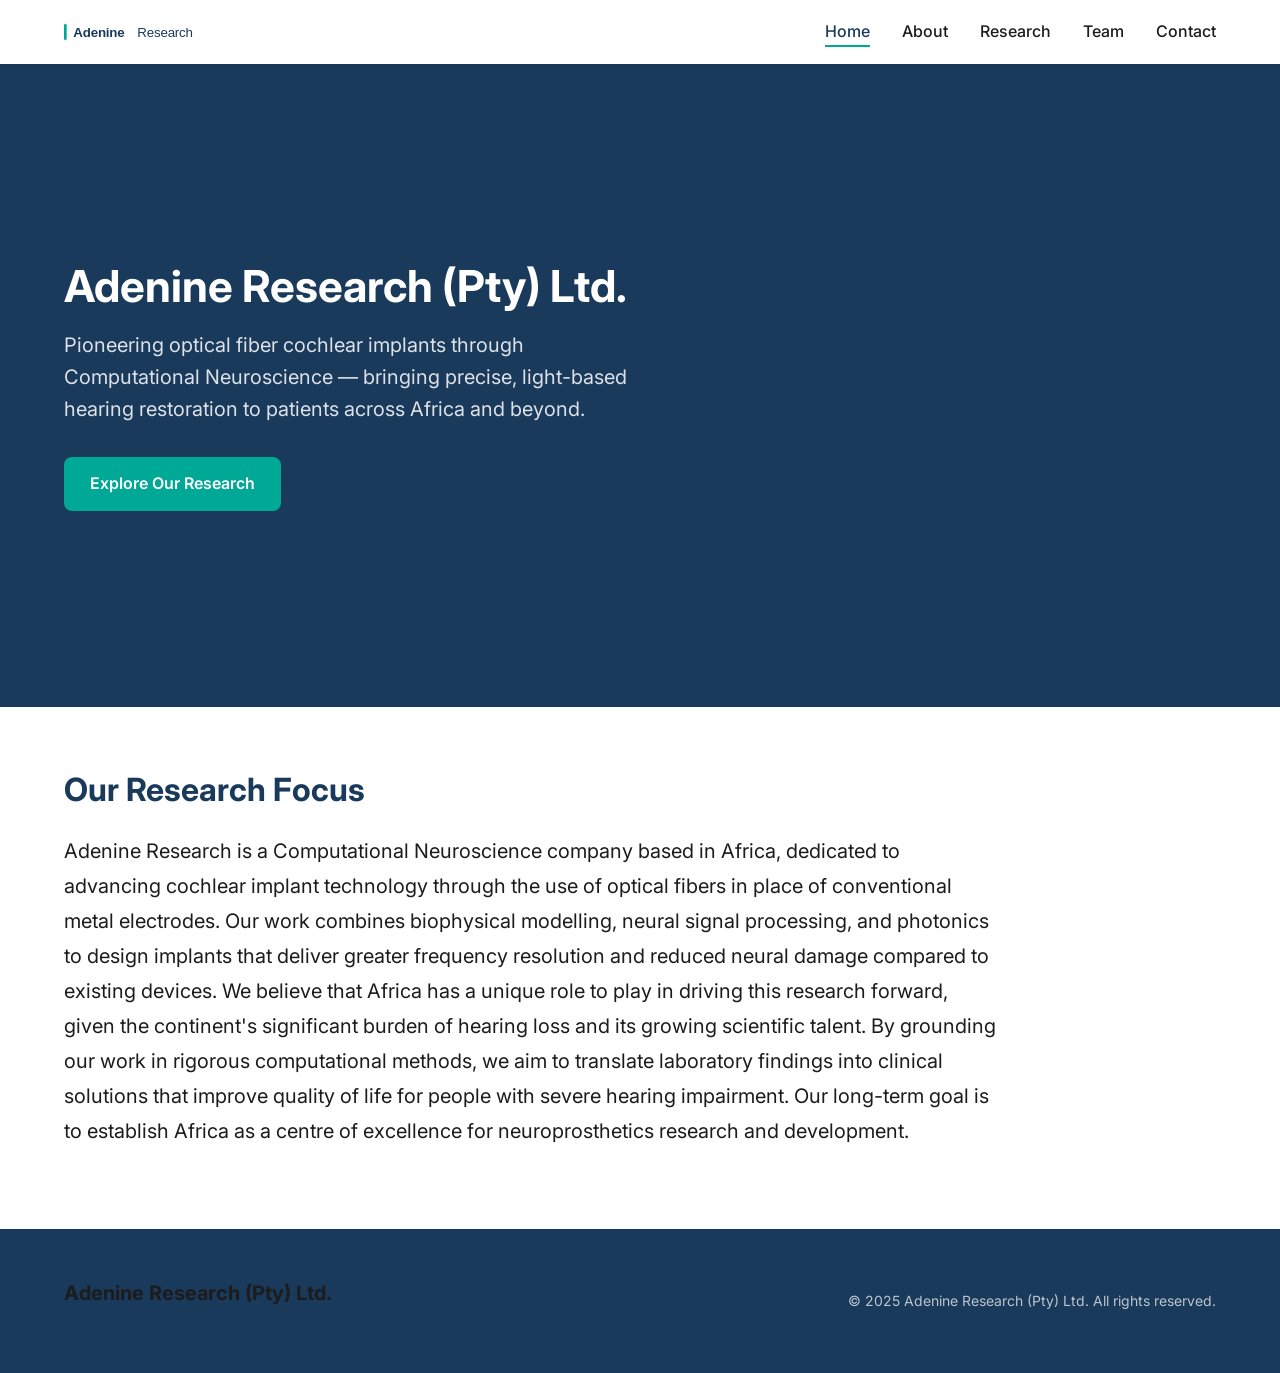
==== index.html @ 80cbf36c "Initial commit: Adenine Research static website" ====
<!DOCTYPE html>
<html lang="en">
<head>
  <meta charset="UTF-8" />
  <meta name="viewport" content="width=device-width, initial-scale=1.0" />
  <title>Adenine Research (Pty) Ltd. — Optical Fiber Cochlear Implants</title>
  <meta name="description" content="Adenine Research is a Computational Neuroscience company based in Africa, pioneering optical fiber cochlear implants." />
  <link rel="stylesheet" href="css/reset.css" />
  <link rel="stylesheet" href="css/variables.css" />
  <link rel="stylesheet" href="css/main.css" />
</head>
<body>

  <header>
    <nav id="site-nav" aria-label="Site navigation">
      <a href="index.html" class="nav-logo">
        <img src="assets/logo.svg" alt="Adenine Research wordmark" width="180" height="36" />
      </a>
      <button id="nav-toggle" aria-expanded="false" aria-controls="nav-links" aria-label="Toggle navigation menu">
        &#9776;
      </button>
      <ul id="nav-links" role="list">
        <li><a href="index.html">Home</a></li>
        <li><a href="about.html">About</a></li>
        <li><a href="research.html">Research</a></li>
        <li><a href="team.html">Team</a></li>
        <li><a href="contact.html">Contact</a></li>
      </ul>
    </nav>
  </header>

  <main>

    <!-- Hero Section -->
    <section class="hero section" aria-labelledby="hero-heading">
      <div class="container hero__inner">
        <div class="hero__text">
          <h1 id="hero-heading">Adenine Research (Pty) Ltd.</h1>
          <p class="hero__tagline">Pioneering optical fiber cochlear implants through Computational Neuroscience — bringing precise, light-based hearing restoration to patients across Africa and beyond.</p>
          <a href="research.html" class="btn btn-primary">Explore Our Research</a>
        </div>
        <div class="hero__visual">
          <img
            src="assets/hero.webp"
            alt="Microscopic illustration of an optical fiber cochlear implant interfacing with auditory nerve cells, representing Adenine Research's neuroscience work"
            width="600"
            height="400"
            loading="eager"
          />
        </div>
      </div>
    </section>

    <!-- Summary Section -->
    <section class="summary section section--alt" aria-labelledby="summary-heading">
      <div class="container">
        <h2 id="summary-heading">Our Research Focus</h2>
        <p>Adenine Research is a Computational Neuroscience company based in Africa, dedicated to advancing cochlear implant technology through the use of optical fibers in place of conventional metal electrodes. Our work combines biophysical modelling, neural signal processing, and photonics to design implants that deliver greater frequency resolution and reduced neural damage compared to existing devices. We believe that Africa has a unique role to play in driving this research forward, given the continent's significant burden of hearing loss and its growing scientific talent. By grounding our work in rigorous computational methods, we aim to translate laboratory findings into clinical solutions that improve quality of life for people with severe hearing impairment. Our long-term goal is to establish Africa as a centre of excellence for neuroprosthetics research and development.</p>
      </div>
    </section>

  </main>

  <footer>
    <div class="container">
      <p class="footer-brand">Adenine Research (Pty) Ltd.</p>
      <p class="footer-copy">&copy; <span id="footer-year">2025</span> Adenine Research (Pty) Ltd. All rights reserved.</p>
    </div>
  </footer>

  <noscript>
    <p style="text-align:center;padding:1rem;background:#fff3cd;color:#856404;">
      This site works best with JavaScript enabled. Navigation and form features may be limited without it.
    </p>
  </noscript>

  <script src="js/nav.js" defer></script>

</body>
</html>
---- css/variables.css ----
/* Brand Tokens — Adenine Research */
:root {
  /* Colors */
  --color-primary:      #1a3a5c;
  --color-accent:       #00a896;
  --color-background:   #f8f9fa;
  --color-surface:      #ffffff;
  --color-text:         #1c1c1e;
  --color-text-muted:   #6b7280;

  /* Typography */
  --font-heading: 'Inter', sans-serif;
  --font-body:    'Inter', sans-serif;

  /* Font size scale */
  --font-size-base: 1rem;
  --font-size-lg:   1.25rem;
  --font-size-xl:   1.5rem;
  --font-size-2xl:  2rem;
  --font-size-3xl:  2.75rem;

  /* Spacing */
  --space-xs:  0.25rem;
  --space-sm:  0.5rem;
  --space-md:  1rem;
  --space-lg:  1.5rem;
  --space-xl:  2rem;
  --space-2xl: 3rem;
  --space-3xl: 4rem;

  /* Layout */
  --max-width: 1200px;
  --nav-height: 4rem;

  /* Borders */
  --radius-sm: 4px;
  --radius-md: 8px;
  --radius-lg: 16px;

  /* Transitions */
  --transition-fast: 150ms ease;
  --transition-base: 250ms ease;
}
---- css/main.css ----
@import './reset.css';
@import './variables.css';

/* ============================================================
   Base Typography
   ============================================================ */

@import url('https://fonts.googleapis.com/css2?family=Inter:wght@400;500;600;700&display=swap');

body {
  font-family: var(--font-body);
  font-size: var(--font-size-base);
  color: var(--color-text);
  background-color: var(--color-background);
  line-height: 1.6;
}

h1, h2, h3, h4, h5, h6 {
  font-family: var(--font-heading);
  color: var(--color-primary);
  line-height: 1.2;
  font-weight: 700;
}

h1 { font-size: var(--font-size-3xl); }
h2 { font-size: var(--font-size-2xl); }
h3 { font-size: var(--font-size-xl); }
h4 { font-size: var(--font-size-lg); }

p {
  margin-bottom: var(--space-md);
  color: var(--color-text);
}

a {
  color: var(--color-accent);
  transition: color var(--transition-fast);
}

a:hover,
a:focus {
  color: var(--color-primary);
  text-decoration: underline;
}

/* ============================================================
   Layout Utilities
   ============================================================ */

.container {
  width: 100%;
  max-width: var(--max-width);
  margin-inline: auto;
  padding-inline: var(--space-lg);
}

.section {
  padding-block: var(--space-3xl);
}

.section--alt {
  background-color: var(--color-surface);
}

.visually-hidden {
  position: absolute;
  width: 1px;
  height: 1px;
  padding: 0;
  margin: -1px;
  overflow: hidden;
  clip: rect(0, 0, 0, 0);
  white-space: nowrap;
  border: 0;
}

/* ============================================================
   Header & Navigation
   ============================================================ */

header {
  position: sticky;
  top: 0;
  z-index: 100;
  background-color: var(--color-surface);
  box-shadow: 0 1px 4px rgba(0, 0, 0, 0.08);
}

#site-nav {
  display: flex;
  align-items: center;
  justify-content: space-between;
  height: var(--nav-height);
  max-width: var(--max-width);
  margin-inline: auto;
  padding-inline: var(--space-lg);
}

.nav-logo {
  display: flex;
  align-items: center;
  gap: var(--space-sm);
  font-family: var(--font-heading);
  font-size: var(--font-size-lg);
  font-weight: 700;
  color: var(--color-primary);
  text-decoration: none;
}

.nav-logo:hover,
.nav-logo:focus {
  color: var(--color-accent);
  text-decoration: none;
}

.nav-logo img {
  height: 2rem;
  width: auto;
}

#nav-links {
  display: flex;
  align-items: center;
  gap: var(--space-xl);
}

#nav-links a {
  font-size: var(--font-size-base);
  font-weight: 500;
  color: var(--color-text);
  text-decoration: none;
  padding-block: var(--space-xs);
  border-bottom: 2px solid transparent;
  transition: color var(--transition-fast), border-color var(--transition-fast);
}

#nav-links a:hover,
#nav-links a:focus {
  color: var(--color-accent);
  text-decoration: none;
}

#nav-links a.active,
#nav-links a[aria-current="page"] {
  color: var(--color-primary);
  border-bottom-color: var(--color-accent);
}

#nav-toggle {
  display: none;
  align-items: center;
  justify-content: center;
  width: 2.5rem;
  height: 2.5rem;
  color: var(--color-primary);
  font-size: var(--font-size-lg);
  border-radius: var(--radius-sm);
  transition: background-color var(--transition-fast);
}

#nav-toggle:hover,
#nav-toggle:focus {
  background-color: var(--color-background);
}

/* ============================================================
   Footer
   ============================================================ */

footer {
  background-color: var(--color-primary);
  color: var(--color-surface);
  padding-block: var(--space-2xl);
}

footer .container {
  display: flex;
  flex-wrap: wrap;
  gap: var(--space-lg);
  justify-content: space-between;
  align-items: center;
}

.footer-brand {
  font-family: var(--font-heading);
  font-size: var(--font-size-lg);
  font-weight: 700;
}

.footer-copy {
  font-size: 0.875rem;
  color: rgba(255, 255, 255, 0.7);
  margin-bottom: 0;
}

/* ============================================================
   Buttons
   ============================================================ */

.btn {
  display: inline-block;
  padding: 0.75rem 1.5rem;
  border-radius: var(--radius-md);
  font-weight: 600;
  font-size: var(--font-size-base);
  text-decoration: none;
  transition: background-color var(--transition-fast), color var(--transition-fast), transform var(--transition-fast);
  cursor: pointer;
  border: 2px solid transparent;
}

.btn:hover,
.btn:focus {
  text-decoration: none;
  transform: translateY(-1px);
}

.btn-primary {
  background-color: var(--color-accent);
  color: var(--color-surface);
  border-color: var(--color-accent);
}

.btn-primary:hover,
.btn-primary:focus {
  background-color: #008f7e;
  border-color: #008f7e;
  color: var(--color-surface);
}

.btn-outline {
  background-color: transparent;
  color: var(--color-primary);
  border-color: var(--color-primary);
}

.btn-outline:hover,
.btn-outline:focus {
  background-color: var(--color-primary);
  color: var(--color-surface);
}

/* ============================================================
   Responsive Breakpoints
   ============================================================ */

/* Tablet and below */
@media (max-width: 768px) {
  h1 { font-size: var(--font-size-2xl); }
  h2 { font-size: var(--font-size-xl); }

  #site-nav {
    flex-wrap: wrap;
    height: auto;
    padding-block: var(--space-md);
    position: relative;
  }

  #nav-toggle {
    display: flex;
  }

  #nav-links {
    display: none;
    flex-direction: column;
    align-items: flex-start;
    gap: 0;
    width: 100%;
    padding-block: var(--space-sm);
    border-top: 1px solid var(--color-background);
  }

  #nav-links.nav-open {
    display: flex;
  }

  #nav-links li {
    width: 100%;
  }

  #nav-links a {
    display: block;
    width: 100%;
    padding: var(--space-sm) 0;
    border-bottom: 1px solid var(--color-background);
  }

  #nav-links a.active,
  #nav-links a[aria-current="page"] {
    border-bottom-color: var(--color-background);
    color: var(--color-accent);
  }

  .container {
    padding-inline: var(--space-md);
  }

  footer .container {
    flex-direction: column;
    text-align: center;
  }
}

/* Mobile */
@media (max-width: 480px) {
  h1 { font-size: var(--font-size-xl); }
  h2 { font-size: var(--font-size-lg); }

  .section {
    padding-block: var(--space-2xl);
  }
}

/* ============================================================
   Home Page — Hero Section
   ============================================================ */

.hero {
  background-color: var(--color-primary);
  color: var(--color-surface);
}

.hero__inner {
  display: flex;
  align-items: center;
  gap: var(--space-3xl);
}

.hero__text {
  flex: 1 1 50%;
}

.hero__text h1 {
  color: var(--color-surface);
  margin-bottom: var(--space-md);
}

.hero__tagline {
  font-size: var(--font-size-lg);
  color: rgba(255, 255, 255, 0.85);
  margin-bottom: var(--space-xl);
}

.hero__visual {
  flex: 1 1 45%;
  display: flex;
  justify-content: center;
}

.hero__visual img {
  width: 100%;
  max-width: 560px;
  height: auto;
  border-radius: var(--radius-md);
  object-fit: cover;
}

/* Home Page — Summary Section */

.summary h2 {
  margin-bottom: var(--space-lg);
}

.summary p {
  max-width: 72ch;
  font-size: var(--font-size-lg);
  line-height: 1.75;
}

/* Responsive — Hero */

@media (max-width: 768px) {
  .hero__inner {
    flex-direction: column;
    gap: var(--space-xl);
  }

  .hero__visual {
    width: 100%;
  }
}

/* ============================================================
   About Page
   ============================================================ */

.page-header {
  background-color: var(--color-primary);
  color: var(--color-surface);
}

.page-header h1 {
  color: var(--color-surface);
  margin-bottom: var(--space-md);
}

.page-header__lead {
  font-size: var(--font-size-lg);
  color: rgba(255, 255, 255, 0.85);
  max-width: 72ch;
  margin-bottom: 0;
}

.about-mission h2,
.about-africa h2,
.about-science h2,
.about-legal h2 {
  margin-bottom: var(--space-lg);
}

.about-mission p,
.about-africa p,
.about-science p,
.about-legal p {
  max-width: 72ch;
  line-height: 1.75;
}

/* ============================================================
   Research Page
   ============================================================ */

.research-section__inner {
  display: flex;
  align-items: flex-start;
  gap: var(--space-3xl);
}

.research-section__inner--reverse {
  flex-direction: row-reverse;
}

.research-section__text {
  flex: 1 1 55%;
}

.research-section__text h2 {
  margin-bottom: var(--space-lg);
}

.research-section__text h3 {
  margin-top: var(--space-xl);
  margin-bottom: var(--space-sm);
  color: var(--color-accent);
}

.research-section__text p {
  max-width: 72ch;
  line-height: 1.75;
}

.research-section__visual {
  flex: 0 1 40%;
  display: flex;
  justify-content: center;
  align-items: flex-start;
  padding-top: var(--space-sm);
}

.research-section__visual img {
  width: 100%;
  max-width: 480px;
  height: auto;
  border-radius: var(--radius-md);
  border: 1px solid rgba(0, 0, 0, 0.08);
}

/* Benefits list */

.research-benefits__lead {
  font-size: var(--font-size-lg);
  max-width: 72ch;
  margin-bottom: var(--space-2xl);
}

.benefits-list {
  display: grid;
  grid-template-columns: repeat(auto-fill, minmax(min(100%, 28rem), 1fr));
  gap: var(--space-xl);
  list-style: none;
  padding: 0;
  margin: 0;
}

.benefits-list__item {
  background-color: var(--color-surface);
  border-radius: var(--radius-md);
  padding: var(--space-xl);
  border-left: 4px solid var(--color-accent);
}

.benefits-list__item h3 {
  font-size: var(--font-size-lg);
  margin-bottom: var(--space-sm);
  color: var(--color-primary);
}

.benefits-list__item p {
  margin-bottom: 0;
  line-height: 1.7;
}

/* Publications list */

.research-publications__intro {
  max-width: 72ch;
  margin-bottom: var(--space-2xl);
  color: var(--color-text-muted);
}

.publications-list {
  display: flex;
  flex-direction: column;
  gap: var(--space-xl);
  padding-left: var(--space-xl);
}

.publication {
  padding: var(--space-lg);
  background-color: var(--color-surface);
  border-radius: var(--radius-md);
  border: 1px solid rgba(0, 0, 0, 0.07);
}

.publication p {
  margin-bottom: var(--space-xs);
}

.publication__authors {
  font-size: 0.9rem;
  color: var(--color-text-muted);
}

.publication__title {
  font-weight: 600;
  color: var(--color-primary);
  font-size: var(--font-size-base);
}

.publication__venue {
  font-size: 0.9rem;
  color: var(--color-text-muted);
  margin-bottom: var(--space-xs);
}

.publication__link {
  font-size: 0.875rem;
  color: var(--color-accent);
  word-break: break-all;
}

/* Responsive — Research */

@media (max-width: 768px) {
  .research-section__inner,
  .research-section__inner--reverse {
    flex-direction: column;
    gap: var(--space-xl);
  }

  .research-section__visual {
    width: 100%;
  }

  .benefits-list {
    grid-template-columns: 1fr;
  }

  .publications-list {
    padding-left: var(--space-md);
  }
}

/* ============================================================
   Team Page
   ============================================================ */

.team-grid {
  display: grid;
  grid-template-columns: repeat(auto-fill, minmax(min(100%, 30rem), 1fr));
  gap: var(--space-2xl);
  list-style: none;
  padding: 0;
  margin: 0;
}

.team-card {
  background-color: var(--color-surface);
  border-radius: var(--radius-md);
  border: 1px solid rgba(0, 0, 0, 0.07);
  overflow: hidden;
  display: flex;
  flex-direction: column;
}

.team-card__photo {
  background-color: var(--color-background);
  display: flex;
  justify-content: center;
  align-items: center;
  padding: var(--space-xl);
}

.team-card__photo img {
  width: 10rem;
  height: 10rem;
  border-radius: 50%;
  object-fit: cover;
  border: 3px solid var(--color-accent);
}

.team-card__body {
  padding: var(--space-xl);
  display: flex;
  flex-direction: column;
  flex: 1;
}

.team-card__name {
  font-size: var(--font-size-xl);
  color: var(--color-primary);
  margin-bottom: var(--space-xs);
}

.team-card__role {
  font-size: var(--font-size-base);
  font-weight: 600;
  color: var(--color-accent);
  margin-bottom: var(--space-md);
}

.team-card__bio {
  color: var(--color-text);
  line-height: 1.75;
  flex: 1;
}

.team-card__profile-link {
  display: inline-block;
  margin-top: var(--space-md);
  font-size: 0.875rem;
  font-weight: 600;
  color: var(--color-accent);
}

.team-card__profile-link:hover,
.team-card__profile-link:focus {
  color: var(--color-primary);
}

/* Responsive — Team */

@media (max-width: 768px) {
  .team-grid {
    grid-template-columns: 1fr;
  }
}

/* ============================================================
   Contact Page
   ============================================================ */

.contact-section__inner {
  display: grid;
  grid-template-columns: 1fr 2fr;
  gap: var(--space-3xl);
  align-items: flex-start;
}

/* Company info sidebar */

.contact-info h2 {
  margin-bottom: var(--space-md);
}

.contact-info > p {
  color: var(--color-text-muted);
  margin-bottom: var(--space-xl);
}

.contact-info__list {
  list-style: none;
  padding: 0;
  margin: 0;
  display: flex;
  flex-direction: column;
  gap: var(--space-lg);
}

.contact-info__item {
  display: flex;
  flex-direction: column;
  gap: var(--space-xs);
}

.contact-info__label {
  font-size: 0.75rem;
  font-weight: 700;
  text-transform: uppercase;
  letter-spacing: 0.08em;
  color: var(--color-text-muted);
}

.contact-info__value {
  font-size: var(--font-size-base);
  color: var(--color-text);
}

a.contact-info__value {
  color: var(--color-accent);
}

a.contact-info__value:hover,
a.contact-info__value:focus {
  color: var(--color-primary);
}

/* Contact form */

.contact-form {
  display: flex;
  flex-direction: column;
  gap: var(--space-lg);
}

.form-field {
  display: flex;
  flex-direction: column;
  gap: var(--space-xs);
}

.form-field label {
  font-weight: 600;
  font-size: var(--font-size-base);
  color: var(--color-primary);
}

.form-field input,
.form-field textarea {
  width: 100%;
  padding: 0.625rem 0.875rem;
  font-family: var(--font-body);
  font-size: var(--font-size-base);
  color: var(--color-text);
  background-color: var(--color-surface);
  border: 1.5px solid #d1d5db;
  border-radius: var(--radius-sm);
  transition: border-color var(--transition-fast), box-shadow var(--transition-fast);
  line-height: 1.5;
}

.form-field input:focus,
.form-field textarea:focus {
  outline: none;
  border-color: var(--color-accent);
  box-shadow: 0 0 0 3px rgba(0, 168, 150, 0.2);
}

.form-field input[aria-invalid="true"],
.form-field textarea[aria-invalid="true"] {
  border-color: #dc2626;
}

.form-field textarea {
  resize: vertical;
  min-height: 8rem;
}

/* Inline field errors */

.field-error {
  display: none;
  font-size: 0.875rem;
  color: #dc2626;
  font-weight: 500;
}

.field-error:not(:empty) {
  display: block;
}

/* Success banner */

.form-success {
  background-color: #d1fae5;
  border: 1px solid #6ee7b7;
  border-radius: var(--radius-md);
  padding: var(--space-lg) var(--space-xl);
  color: #065f46;
  font-weight: 500;
}

.form-success p {
  margin-bottom: 0;
  color: inherit;
}

/* Responsive — Contact */

@media (max-width: 768px) {
  .contact-section__inner {
    grid-template-columns: 1fr;
    gap: var(--space-2xl);
  }
}
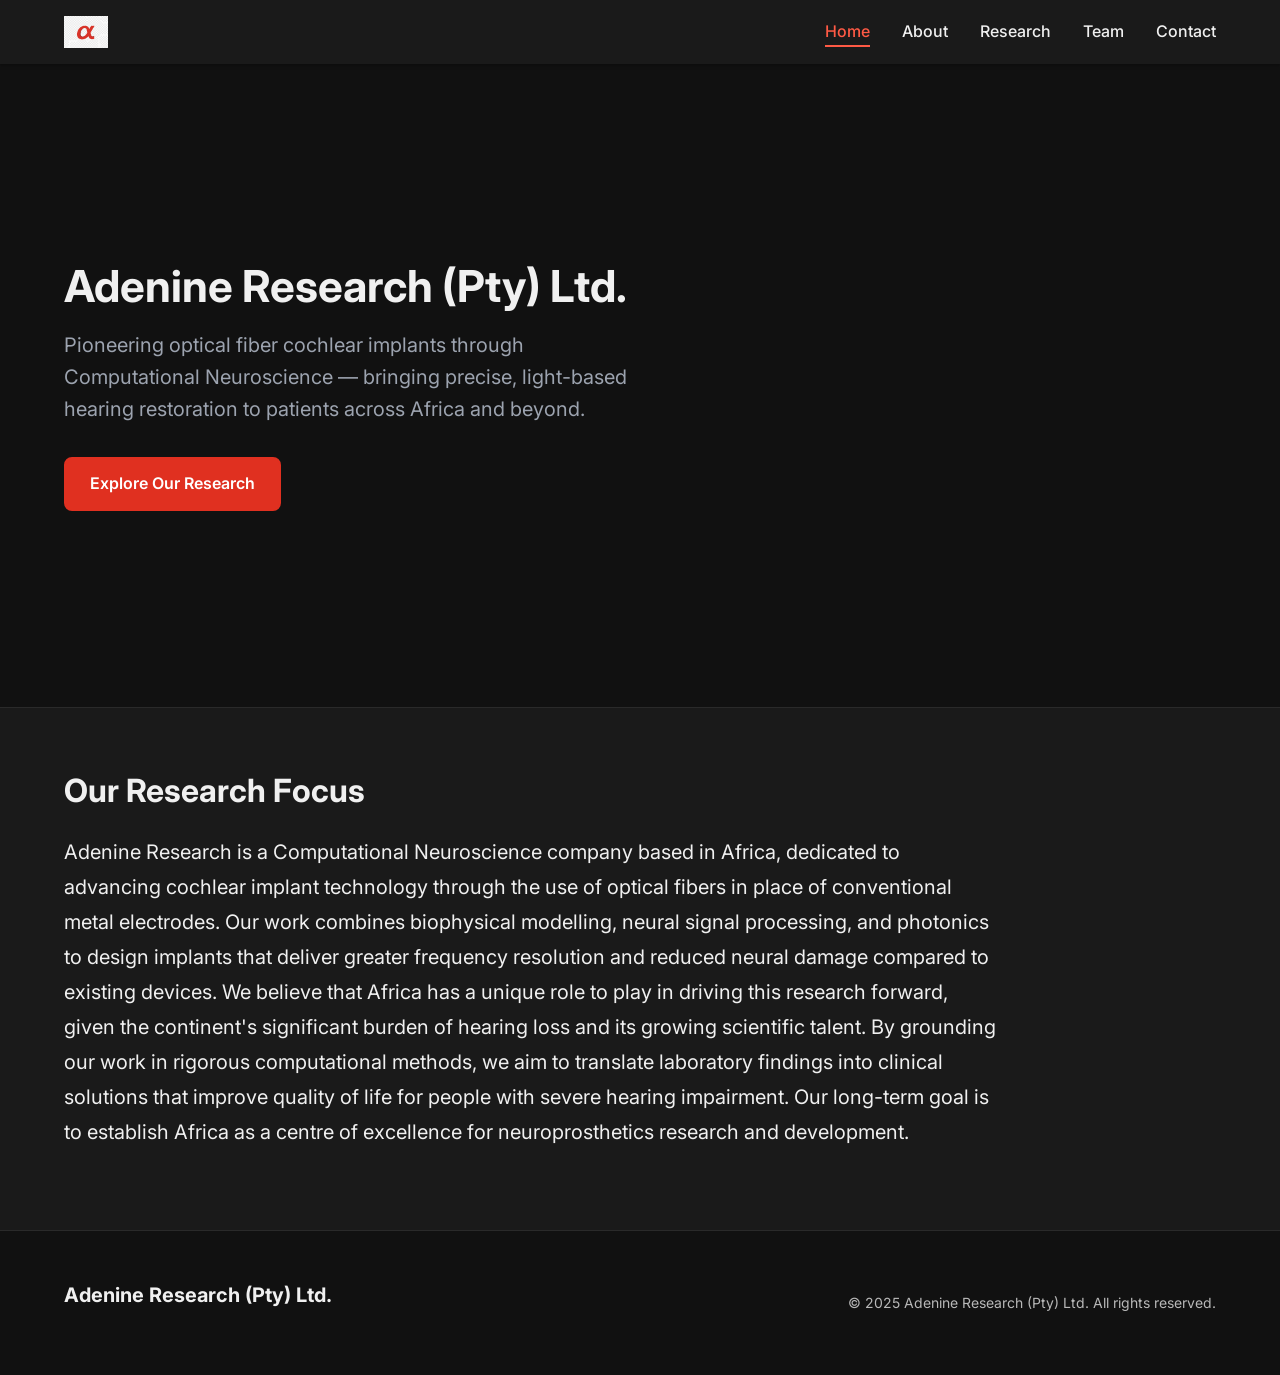
==== commit 160726a0: "Dark theme, company logo, and correct contact details" ====
--- a/index.html
+++ b/index.html
@@ -14,7 +14,7 @@
   <header>
     <nav id="site-nav" aria-label="Site navigation">
       <a href="index.html" class="nav-logo">
-        <img src="assets/logo.svg" alt="Adenine Research wordmark" width="180" height="36" />
+        <img src="assets/adenine-logo.png" alt="Adenine Research logo" height="40" style="width:auto;" />
       </a>
       <button id="nav-toggle" aria-expanded="false" aria-controls="nav-links" aria-label="Toggle navigation menu">
         &#9776;
--- a/css/variables.css
+++ b/css/variables.css
@@ -1,12 +1,13 @@
 /* Brand Tokens — Adenine Research */
 :root {
-  /* Colors */
-  --color-primary:      #1a3a5c;
-  --color-accent:       #00a896;
-  --color-background:   #f8f9fa;
-  --color-surface:      #ffffff;
-  --color-text:         #1c1c1e;
-  --color-text-muted:   #6b7280;
+  /* Colors — Dark Theme */
+  --color-primary:      #e03020;
+  --color-accent:       #ff5a45;
+  --color-background:   #0d0d0d;
+  --color-surface:      #1a1a1a;
+  --color-surface-2:    #242424;
+  --color-text:         #f0f0f0;
+  --color-text-muted:   #9ca3af;
 
   /* Typography */
   --font-heading: 'Inter', sans-serif;
--- a/css/main.css
+++ b/css/main.css
@@ -17,7 +17,7 @@
 
 h1, h2, h3, h4, h5, h6 {
   font-family: var(--font-heading);
-  color: var(--color-primary);
+  color: var(--color-text);
   line-height: 1.2;
   font-weight: 700;
 }
@@ -83,7 +83,7 @@
   top: 0;
   z-index: 100;
   background-color: var(--color-surface);
-  box-shadow: 0 1px 4px rgba(0, 0, 0, 0.08);
+  box-shadow: 0 1px 4px rgba(0, 0, 0, 0.4);
 }
 
 #site-nav {
@@ -103,7 +103,7 @@
   font-family: var(--font-heading);
   font-size: var(--font-size-lg);
   font-weight: 700;
-  color: var(--color-primary);
+  color: var(--color-text);
   text-decoration: none;
 }
 
@@ -142,7 +142,7 @@
 
 #nav-links a.active,
 #nav-links a[aria-current="page"] {
-  color: var(--color-primary);
+  color: var(--color-accent);
   border-bottom-color: var(--color-accent);
 }
 
@@ -152,7 +152,7 @@
   justify-content: center;
   width: 2.5rem;
   height: 2.5rem;
-  color: var(--color-primary);
+  color: var(--color-text);
   font-size: var(--font-size-lg);
   border-radius: var(--radius-sm);
   transition: background-color var(--transition-fast);
@@ -168,8 +168,9 @@
    ============================================================ */
 
 footer {
-  background-color: var(--color-primary);
-  color: var(--color-surface);
+  background-color: #111111;
+  color: var(--color-text);
+  border-top: 1px solid #2a2a2a;
   padding-block: var(--space-2xl);
 }
 
@@ -216,28 +217,28 @@
 }
 
 .btn-primary {
-  background-color: var(--color-accent);
-  color: var(--color-surface);
-  border-color: var(--color-accent);
+  background-color: var(--color-primary);
+  color: #ffffff;
+  border-color: var(--color-primary);
 }
 
 .btn-primary:hover,
 .btn-primary:focus {
-  background-color: #008f7e;
-  border-color: #008f7e;
-  color: var(--color-surface);
+  background-color: var(--color-accent);
+  border-color: var(--color-accent);
+  color: #ffffff;
 }
 
 .btn-outline {
   background-color: transparent;
-  color: var(--color-primary);
-  border-color: var(--color-primary);
+  color: var(--color-accent);
+  border-color: var(--color-accent);
 }
 
 .btn-outline:hover,
 .btn-outline:focus {
-  background-color: var(--color-primary);
-  color: var(--color-surface);
+  background-color: var(--color-accent);
+  color: #ffffff;
 }
 
 /* ============================================================
@@ -316,8 +317,9 @@
    ============================================================ */
 
 .hero {
-  background-color: var(--color-primary);
-  color: var(--color-surface);
+  background-color: #111111;
+  color: var(--color-text);
+  border-bottom: 1px solid #2a2a2a;
 }
 
 .hero__inner {
@@ -331,13 +333,13 @@
 }
 
 .hero__text h1 {
-  color: var(--color-surface);
+  color: var(--color-text);
   margin-bottom: var(--space-md);
 }
 
 .hero__tagline {
   font-size: var(--font-size-lg);
-  color: rgba(255, 255, 255, 0.85);
+  color: var(--color-text-muted);
   margin-bottom: var(--space-xl);
 }
 
@@ -385,18 +387,19 @@
    ============================================================ */
 
 .page-header {
-  background-color: var(--color-primary);
-  color: var(--color-surface);
+  background-color: #111111;
+  color: var(--color-text);
+  border-bottom: 1px solid #2a2a2a;
 }
 
 .page-header h1 {
-  color: var(--color-surface);
+  color: var(--color-text);
   margin-bottom: var(--space-md);
 }
 
 .page-header__lead {
   font-size: var(--font-size-lg);
-  color: rgba(255, 255, 255, 0.85);
+  color: var(--color-text-muted);
   max-width: 72ch;
   margin-bottom: 0;
 }
@@ -443,7 +446,6 @@
   margin-bottom: var(--space-sm);
   color: var(--color-accent);
 }
-
 .research-section__text p {
   max-width: 72ch;
   line-height: 1.75;
@@ -462,7 +464,7 @@
   max-width: 480px;
   height: auto;
   border-radius: var(--radius-md);
-  border: 1px solid rgba(0, 0, 0, 0.08);
+  border: 1px solid rgba(255, 255, 255, 0.08);
 }
 
 /* Benefits list */
@@ -492,7 +494,7 @@
 .benefits-list__item h3 {
   font-size: var(--font-size-lg);
   margin-bottom: var(--space-sm);
-  color: var(--color-primary);
+  color: var(--color-text);
 }
 
 .benefits-list__item p {
@@ -519,7 +521,7 @@
   padding: var(--space-lg);
   background-color: var(--color-surface);
   border-radius: var(--radius-md);
-  border: 1px solid rgba(0, 0, 0, 0.07);
+  border: 1px solid rgba(255, 255, 255, 0.07);
 }
 
 .publication p {
@@ -533,7 +535,7 @@
 
 .publication__title {
   font-weight: 600;
-  color: var(--color-primary);
+  color: var(--color-text);
   font-size: var(--font-size-base);
 }
 
@@ -587,7 +589,7 @@
 .team-card {
   background-color: var(--color-surface);
   border-radius: var(--radius-md);
-  border: 1px solid rgba(0, 0, 0, 0.07);
+  border: 1px solid rgba(255, 255, 255, 0.07);
   overflow: hidden;
   display: flex;
   flex-direction: column;
@@ -618,7 +620,7 @@
 
 .team-card__name {
   font-size: var(--font-size-xl);
-  color: var(--color-primary);
+  color: var(--color-text);
   margin-bottom: var(--space-xs);
 }
 
@@ -732,7 +734,7 @@
 .form-field label {
   font-weight: 600;
   font-size: var(--font-size-base);
-  color: var(--color-primary);
+  color: var(--color-text);
 }
 
 .form-field input,
@@ -742,8 +744,8 @@
   font-family: var(--font-body);
   font-size: var(--font-size-base);
   color: var(--color-text);
-  background-color: var(--color-surface);
-  border: 1.5px solid #d1d5db;
+  background-color: var(--color-surface-2);
+  border: 1.5px solid #3a3a3a;
   border-radius: var(--radius-sm);
   transition: border-color var(--transition-fast), box-shadow var(--transition-fast);
   line-height: 1.5;
@@ -753,7 +755,7 @@
 .form-field textarea:focus {
   outline: none;
   border-color: var(--color-accent);
-  box-shadow: 0 0 0 3px rgba(0, 168, 150, 0.2);
+  box-shadow: 0 0 0 3px rgba(224, 48, 32, 0.2);
 }
 
 .form-field input[aria-invalid="true"],
@@ -782,11 +784,11 @@
 /* Success banner */
 
 .form-success {
-  background-color: #d1fae5;
-  border: 1px solid #6ee7b7;
+  background-color: #1a2e1a;
+  border: 1px solid #2d5a2d;
   border-radius: var(--radius-md);
   padding: var(--space-lg) var(--space-xl);
-  color: #065f46;
+  color: #6ee7b7;
   font-weight: 500;
 }
 
